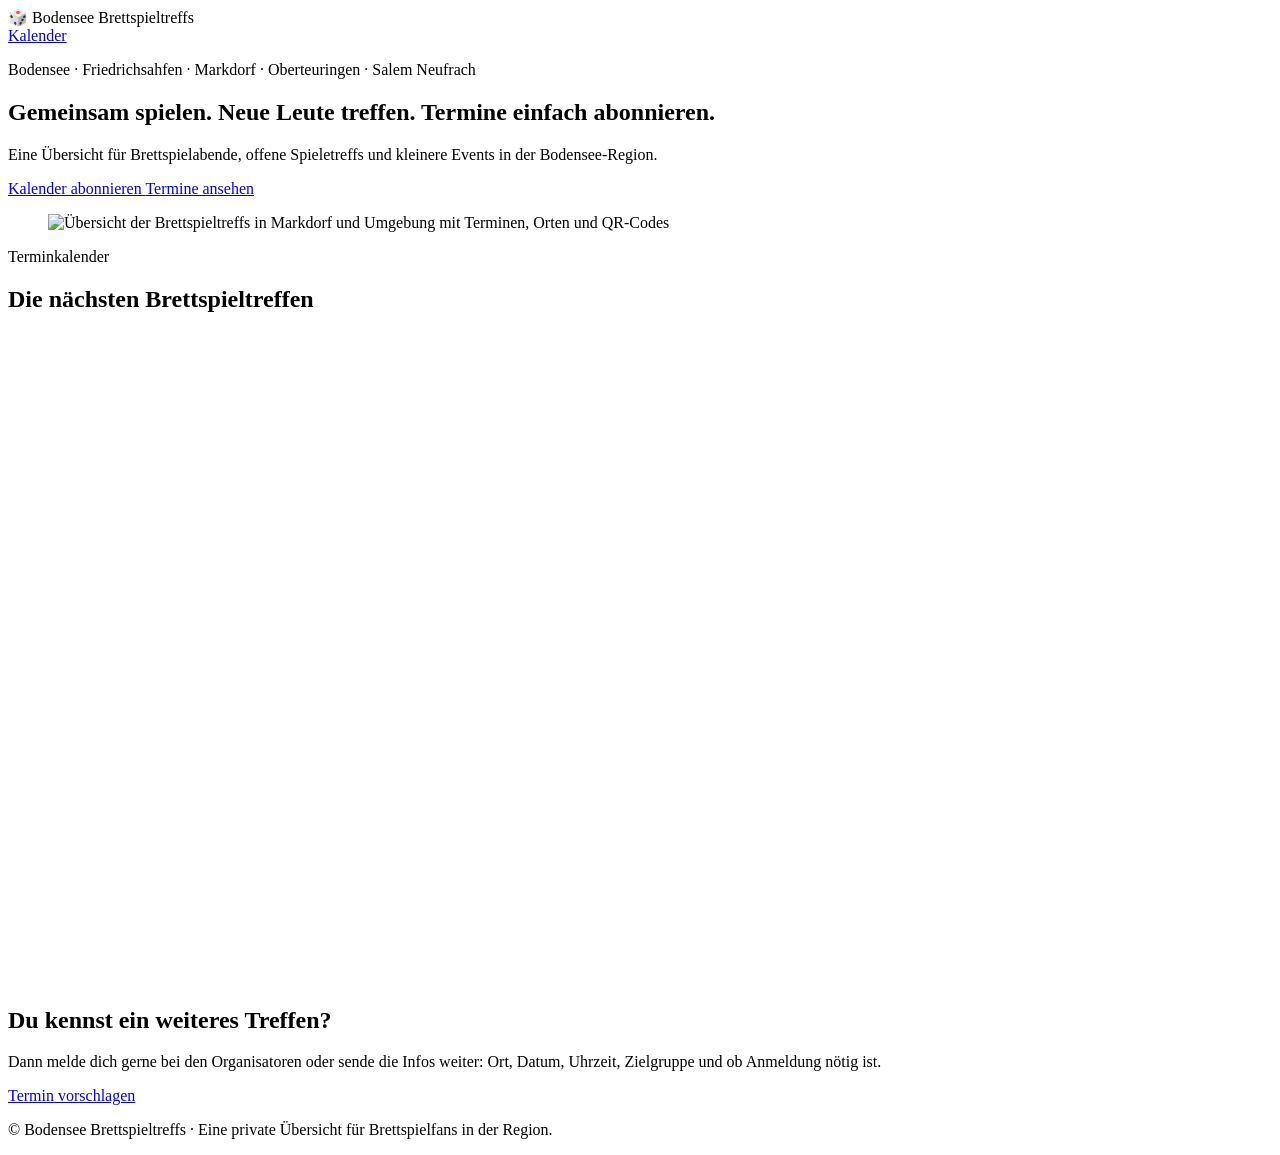
==== brettspielbodensee/index.html @ 630c39eb "Create index.html for Bodensee Brettspieltreffs Initial HTML structure for Bodensee Brettspieltreffs" ====
<!doctype html>
<html lang="de">
<head>
  <meta charset="utf-8">
  <meta name="viewport" content="width=device-width, initial-scale=1">
  <title>Bodensee Brettspieltreffs</title>
  <meta name="description" content="Brettspieltreffen rund um Salem, Überlingen, Friedrichshafen und die Bodensee-Region.">
  <link rel="preconnect" href="https://fonts.googleapis.com">
  <link rel="preconnect" href="https://fonts.gstatic.com" crossorigin>
  <link href="https://fonts.googleapis.com/css2?family=Inter:wght@400;600;700;800&display=swap" rel="stylesheet">
  <link rel="stylesheet" href="styles.css">
</head>
<body>
  <header class="hero">
    <nav class="nav">
      <div class="brand">🎲 Bodensee Brettspieltreffs</div>
      <a class="nav-link" href="#kalender">Kalender</a>
    </nav>

    <section class="hero-content">
      <p class="eyebrow">Bodensee · Friedrichsahfen · Markdorf · Oberteuringen · Salem Neufrach</p>
      <h1>Gemeinsam spielen. Neue Leute treffen. Termine einfach abonnieren.</h1>
      <p class="intro">
        Eine Übersicht für Brettspielabende, offene Spieletreffs und kleinere Events in der Bodensee-Region.
      </p>
      <div class="cta-row">
        <!-- HIER den iCal-Link aus Google Kalender einsetzen -->
        <a class="button primary" href="https://calendar.google.com/calendar/ical/d5310a1bb20c1234ce9d93782c778d01f95e8b5d42eeb6edf8a8b41006aaba01%40group.calendar.google.com/public/basic.ics" target="_blank" rel="noopener">
          Kalender abonnieren
        </a>
        <a class="button secondary" href="#kalender">Termine ansehen</a>
      </div>
    </section>
  </header>

  <main>
    <section class="poster-section" aria-label="Übersicht Brettspieltreffs">


      

      <figure class="poster-frame">
        <img
          src="assets/brettspieltreffs-markdorf-umgebung.jpg"
          alt="Übersicht der Brettspieltreffs in Markdorf und Umgebung mit Terminen, Orten und QR-Codes">
      </figure>
    </section>

    <section id="kalender" class="calendar-section">
      <div class="section-heading">
        <p class="eyebrow">Terminkalender</p>
        <h2>Die nächsten Brettspieltreffen</h2>
      </div>

      <div class="calendar-frame">
        <iframe
          src="https://calendar.google.com/calendar/embed?src=d5310a1bb20c1234ce9d93782c778d01f95e8b5d42eeb6edf8a8b41006aaba01%40group.calendar.google.com&ctz=Europe%2FBerlin"
          style="border:0"
          width="100%"
          height="650"
          frameborder="0"
          scrolling="no"
          title="Bodensee Brettspiel Treffen Kalender">
        </iframe>
      </div>

    </section>

    <section class="contact">
      <h2>Du kennst ein weiteres Treffen?</h2>
      <p>
        Dann melde dich gerne bei den Organisatoren oder sende die Infos weiter:
        Ort, Datum, Uhrzeit, Zielgruppe und ob Anmeldung nötig ist.
      </p>
      <!-- Optional: Mailadresse oder Formularlink einfügen -->
      <a class="button secondary" href="mailto:d.kaulbersch@gmail.com">Termin vorschlagen</a>
    </section>
  </main>

  <footer>
    <p>© Bodensee Brettspieltreffs · Eine private Übersicht für Brettspielfans in der Region.</p>
  </footer>
</body>
</html>
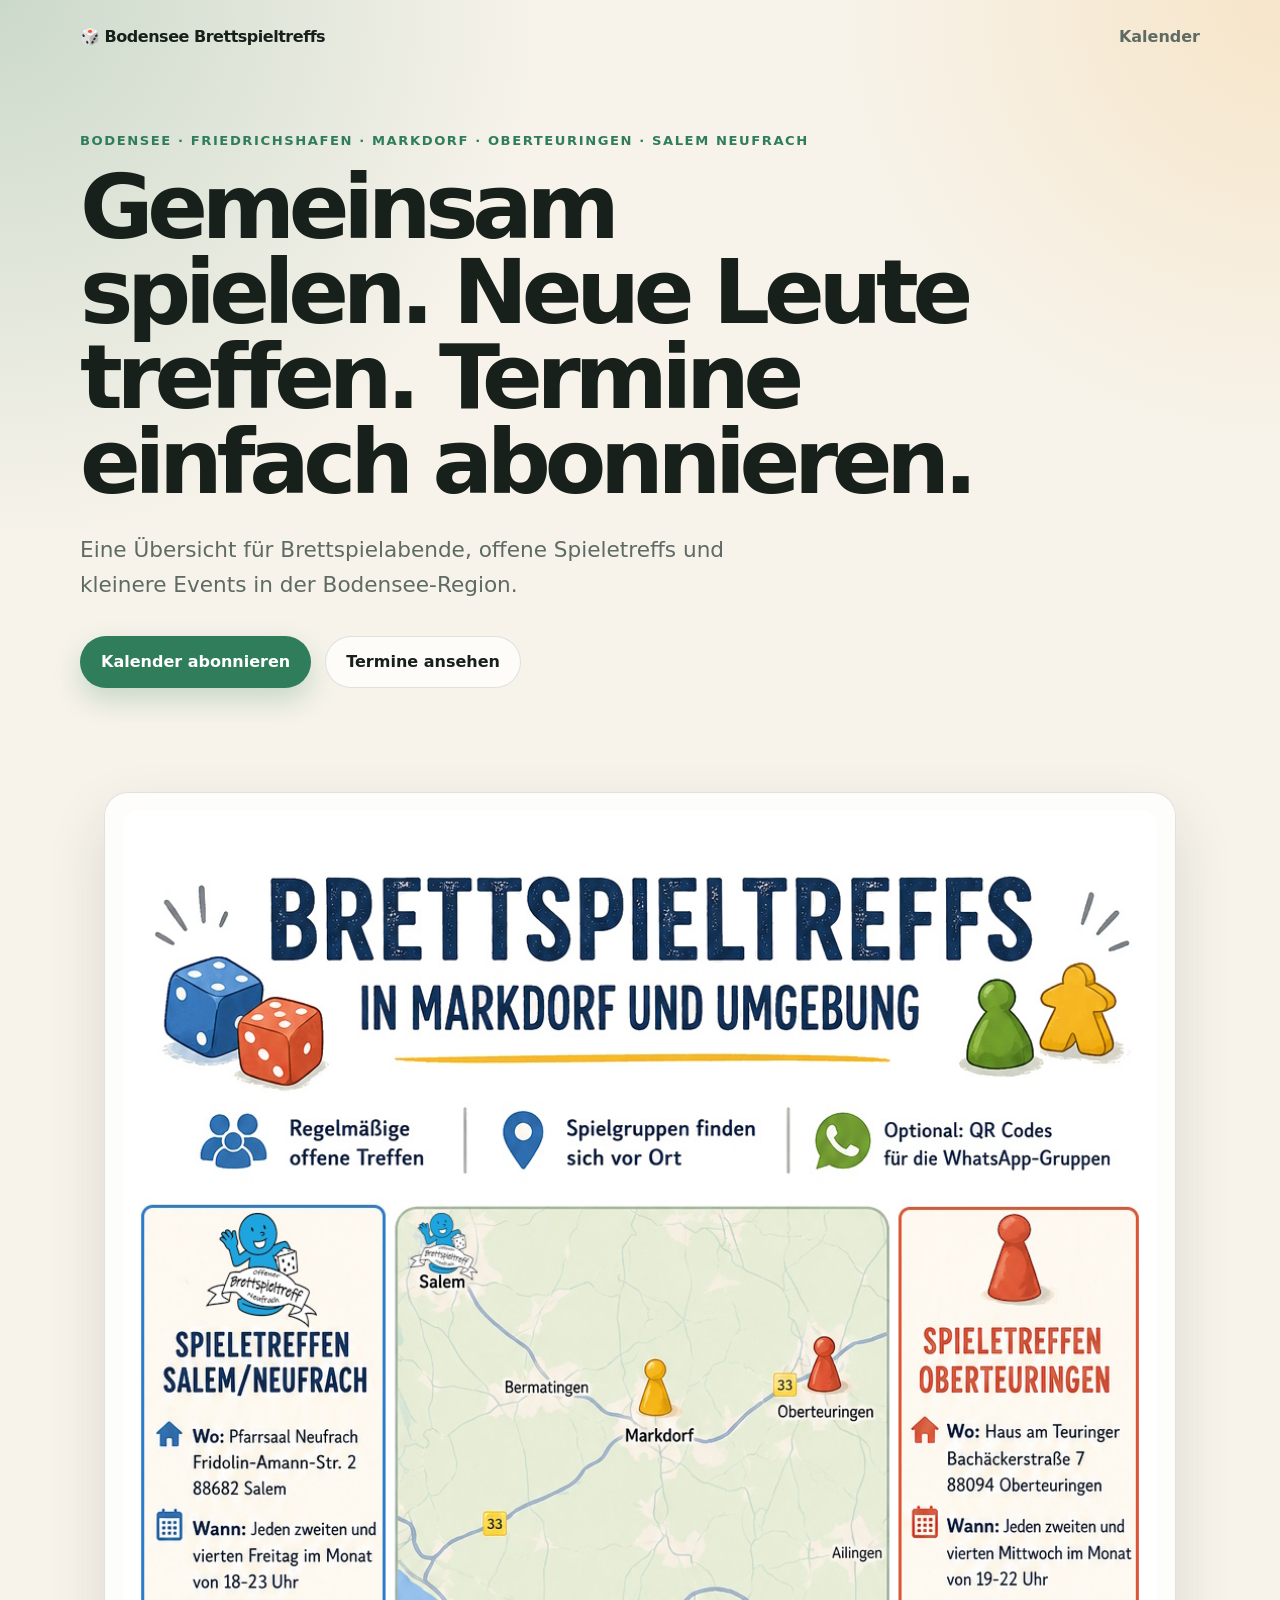
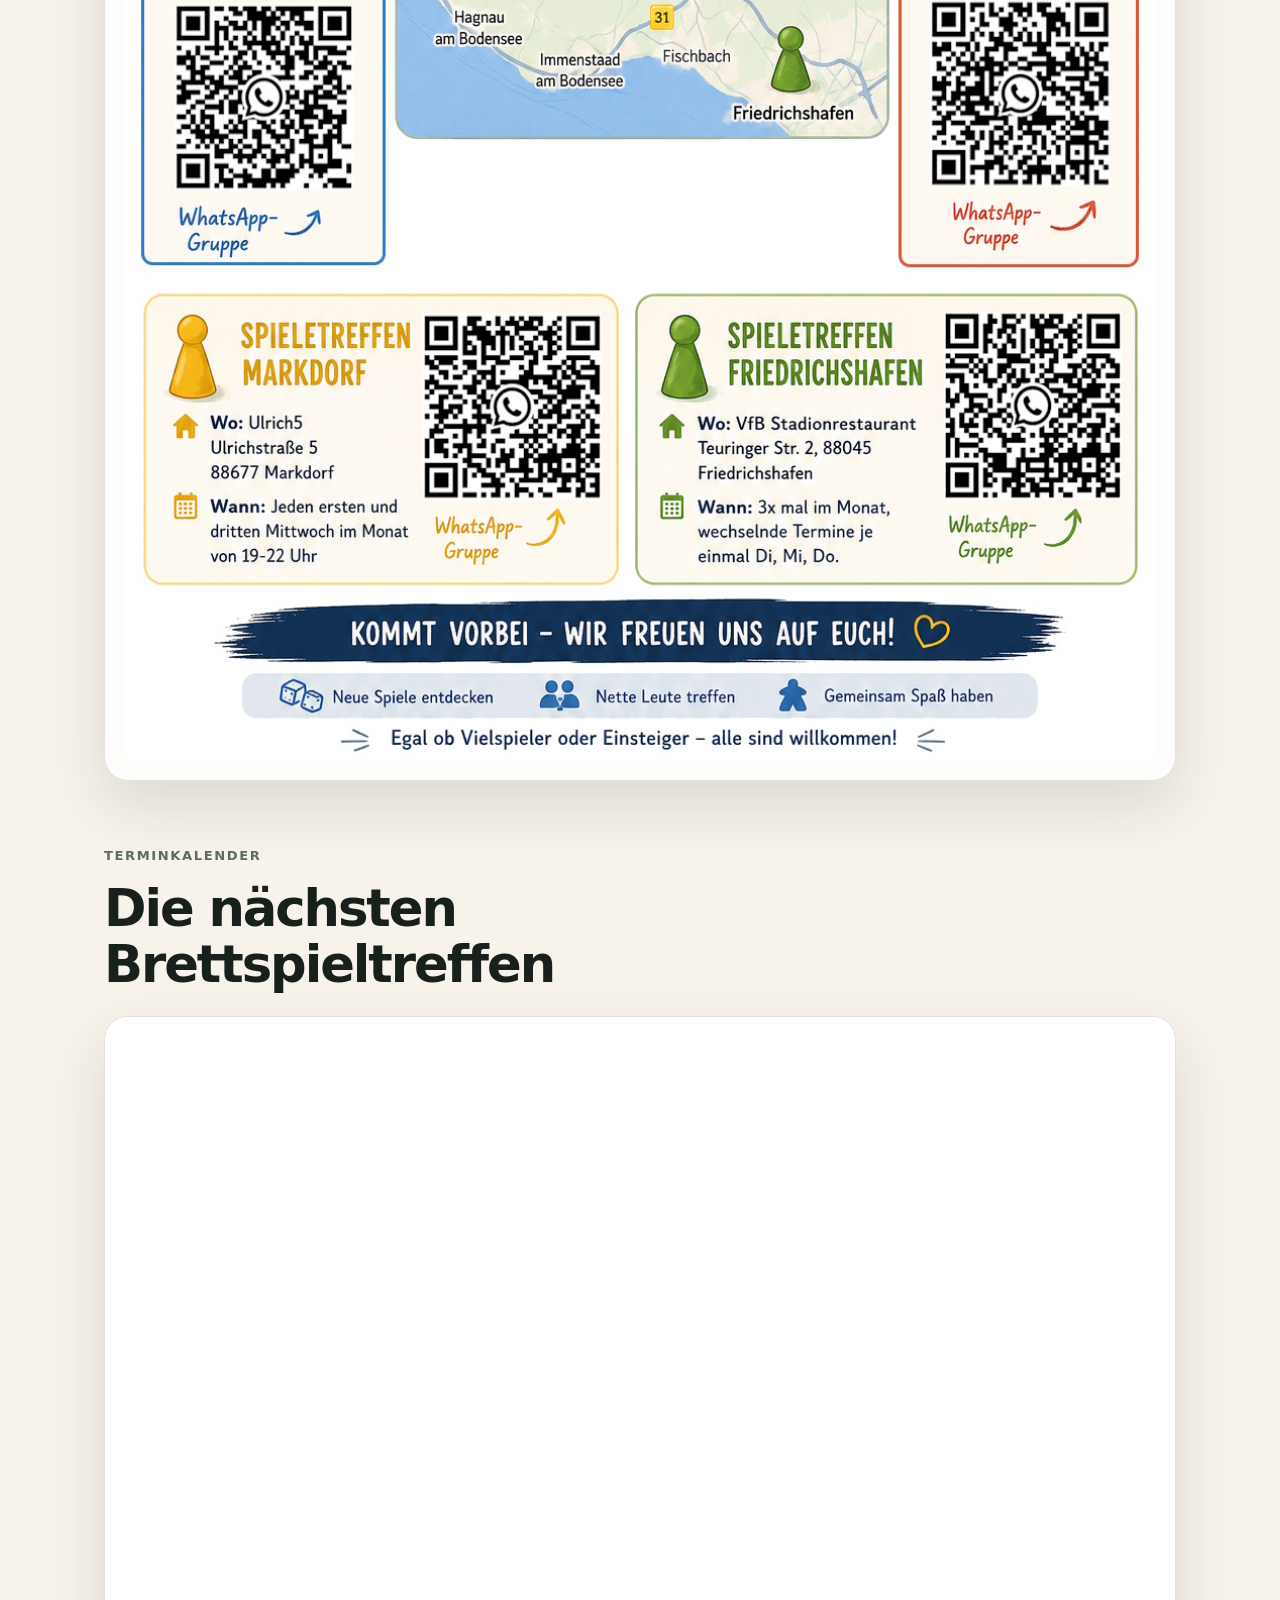
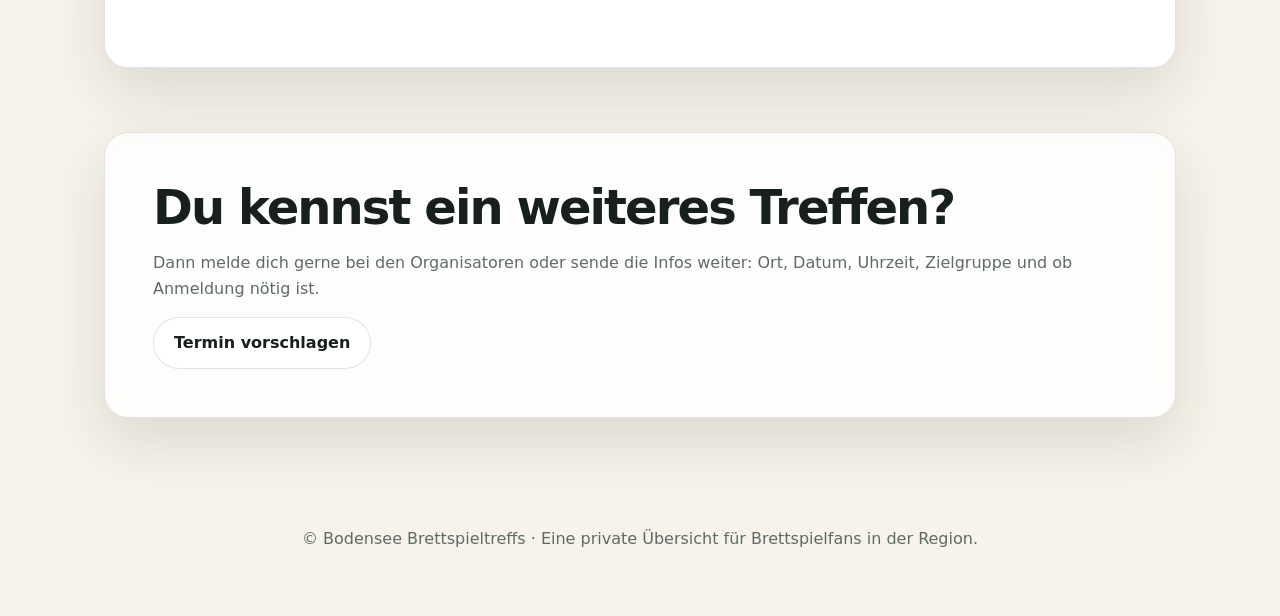
==== commit a537e332: "Fix typo in location name in index.html" ====
--- a/brettspielbodensee/index.html
+++ b/brettspielbodensee/index.html
@@ -18,7 +18,7 @@
     </nav>
 
     <section class="hero-content">
-      <p class="eyebrow">Bodensee · Friedrichsahfen · Markdorf · Oberteuringen · Salem Neufrach</p>
+      <p class="eyebrow">Bodensee · Friedrichshafen · Markdorf · Oberteuringen · Salem Neufrach</p>
       <h1>Gemeinsam spielen. Neue Leute treffen. Termine einfach abonnieren.</h1>
       <p class="intro">
         Eine Übersicht für Brettspielabende, offene Spieletreffs und kleinere Events in der Bodensee-Region.
--- a/brettspielbodensee/styles.css
+++ b/brettspielbodensee/styles.css
@@ -0,0 +1,267 @@
+* {
+  box-sizing: border-box;
+}
+
+:root {
+  --bg: #f7f3ea;
+  --text: #17201b;
+  --muted: #5e6b64;
+  --card: #ffffff;
+  --accent: #2f7d5a;
+  --accent-dark: #245f45;
+  --accent-soft: #dcefe5;
+  --line: rgba(23, 32, 27, 0.12);
+  --shadow: 0 24px 60px rgba(23, 32, 27, 0.12);
+  --radius: 24px;
+}
+
+body {
+  margin: 0;
+  font-family: Inter, system-ui, -apple-system, BlinkMacSystemFont, "Segoe UI", sans-serif;
+  background:
+    radial-gradient(circle at top left, rgba(47, 125, 90, 0.22), transparent 34rem),
+    radial-gradient(circle at top right, rgba(245, 180, 84, 0.22), transparent 28rem),
+    var(--bg);
+  color: var(--text);
+  line-height: 1.6;
+}
+
+a {
+  color: inherit;
+}
+
+.hero {
+  min-height: 72vh;
+  padding: 24px;
+  display: flex;
+  flex-direction: column;
+}
+
+.nav {
+  max-width: 1120px;
+  width: 100%;
+  margin: 0 auto;
+  display: flex;
+  justify-content: space-between;
+  align-items: center;
+  gap: 16px;
+}
+
+.brand {
+  font-weight: 800;
+  letter-spacing: -0.03em;
+}
+
+.nav-link {
+  text-decoration: none;
+  color: var(--muted);
+  font-weight: 600;
+}
+
+.hero-content {
+  max-width: 1120px;
+  width: 100%;
+  margin: auto;
+  padding: 80px 0;
+}
+
+.eyebrow {
+  color: var(--accent);
+  text-transform: uppercase;
+  letter-spacing: 0.12em;
+  font-size: 0.82rem;
+  font-weight: 800;
+  margin: 0 0 14px;
+}
+
+h1 {
+  max-width: 900px;
+  font-size: clamp(2.6rem, 7vw, 5.8rem);
+  line-height: 0.95;
+  letter-spacing: -0.07em;
+  margin: 0;
+}
+
+.intro {
+  max-width: 680px;
+  font-size: clamp(1.08rem, 2vw, 1.35rem);
+  color: var(--muted);
+  margin: 28px 0 0;
+}
+
+.cta-row {
+  display: flex;
+  flex-wrap: wrap;
+  gap: 14px;
+  margin-top: 34px;
+}
+
+.button {
+  display: inline-flex;
+  align-items: center;
+  justify-content: center;
+  min-height: 48px;
+  padding: 12px 20px;
+  border-radius: 999px;
+  text-decoration: none;
+  font-weight: 800;
+  border: 1px solid transparent;
+}
+
+.primary {
+  background: var(--accent);
+  color: white;
+  box-shadow: 0 12px 28px rgba(47, 125, 90, 0.24);
+}
+
+.primary:hover {
+  background: var(--accent-dark);
+}
+
+.secondary {
+  background: rgba(255, 255, 255, 0.72);
+  border-color: var(--line);
+}
+
+main {
+  max-width: 1120px;
+  margin: 0 auto;
+  padding: 0 24px 64px;
+}
+
+.cards {
+  display: grid;
+  grid-template-columns: repeat(3, 1fr);
+  gap: 18px;
+  margin-bottom: 80px;
+}
+
+.card,
+.calendar-frame,
+.contact,
+.hint {
+  background: rgba(255, 255, 255, 0.78);
+  border: 1px solid var(--line);
+  backdrop-filter: blur(18px);
+}
+
+.card {
+  padding: 28px;
+  border-radius: var(--radius);
+  box-shadow: var(--shadow);
+}
+
+.icon {
+  font-size: 2rem;
+}
+
+.card h2,
+.contact h2,
+.section-heading h2 {
+  letter-spacing: -0.04em;
+  line-height: 1.1;
+}
+
+.card h2 {
+  margin: 18px 0 8px;
+}
+
+.card p,
+.section-heading p,
+.contact p,
+.hint {
+  color: var(--muted);
+}
+
+
+.poster-section {
+  margin-bottom: 64px;
+}
+
+.poster-frame {
+  margin: 0;
+  padding: clamp(10px, 2vw, 18px);
+  border-radius: var(--radius);
+  background: rgba(255, 255, 255, 0.78);
+  border: 1px solid var(--line);
+  box-shadow: var(--shadow);
+  backdrop-filter: blur(18px);
+}
+
+.poster-frame img {
+  display: block;
+  width: 100%;
+  height: auto;
+  border-radius: calc(var(--radius) - 10px);
+}
+
+.calendar-section {
+  margin-bottom: 64px;
+}
+
+.section-heading {
+  max-width: 760px;
+  margin-bottom: 24px;
+}
+
+.section-heading h2 {
+  font-size: clamp(2rem, 4vw, 3.4rem);
+  margin: 0 0 12px;
+}
+
+.calendar-frame {
+  overflow: hidden;
+  border-radius: var(--radius);
+  box-shadow: var(--shadow);
+}
+
+.calendar-frame iframe {
+  display: block;
+  background: white;
+}
+
+.hint {
+  margin-top: 14px;
+  padding: 16px 18px;
+  border-radius: 18px;
+}
+
+.contact {
+  border-radius: var(--radius);
+  padding: clamp(28px, 5vw, 48px);
+  box-shadow: var(--shadow);
+}
+
+.contact h2 {
+  font-size: clamp(1.8rem, 4vw, 3rem);
+  margin: 0 0 12px;
+}
+
+footer {
+  padding: 28px 24px 48px;
+  text-align: center;
+  color: var(--muted);
+}
+
+@media (max-width: 800px) {
+  .hero {
+    min-height: auto;
+  }
+
+  .hero-content {
+    padding: 76px 0 56px;
+  }
+
+  .cards {
+    grid-template-columns: 1fr;
+    margin-bottom: 56px;
+  }
+
+  .nav {
+    align-items: flex-start;
+  }
+
+  .calendar-frame iframe {
+    height: 560px;
+  }
+}
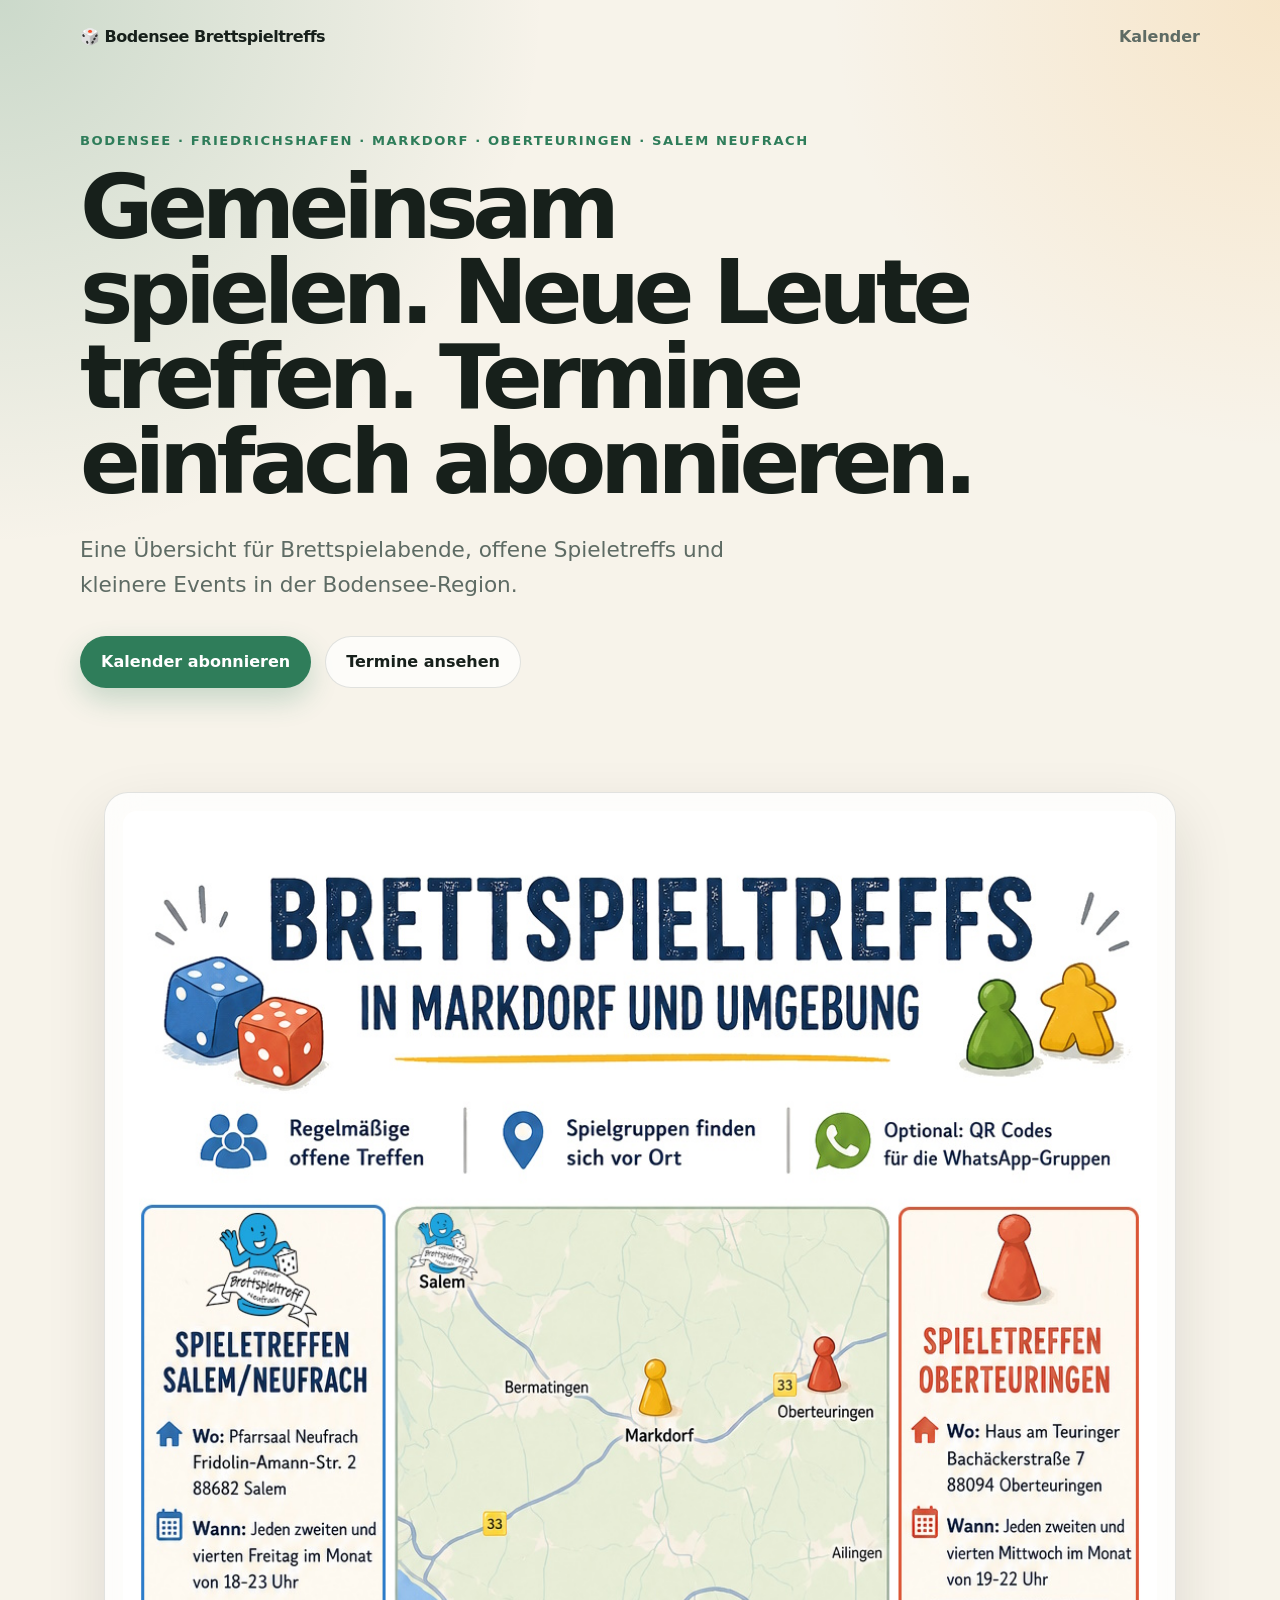
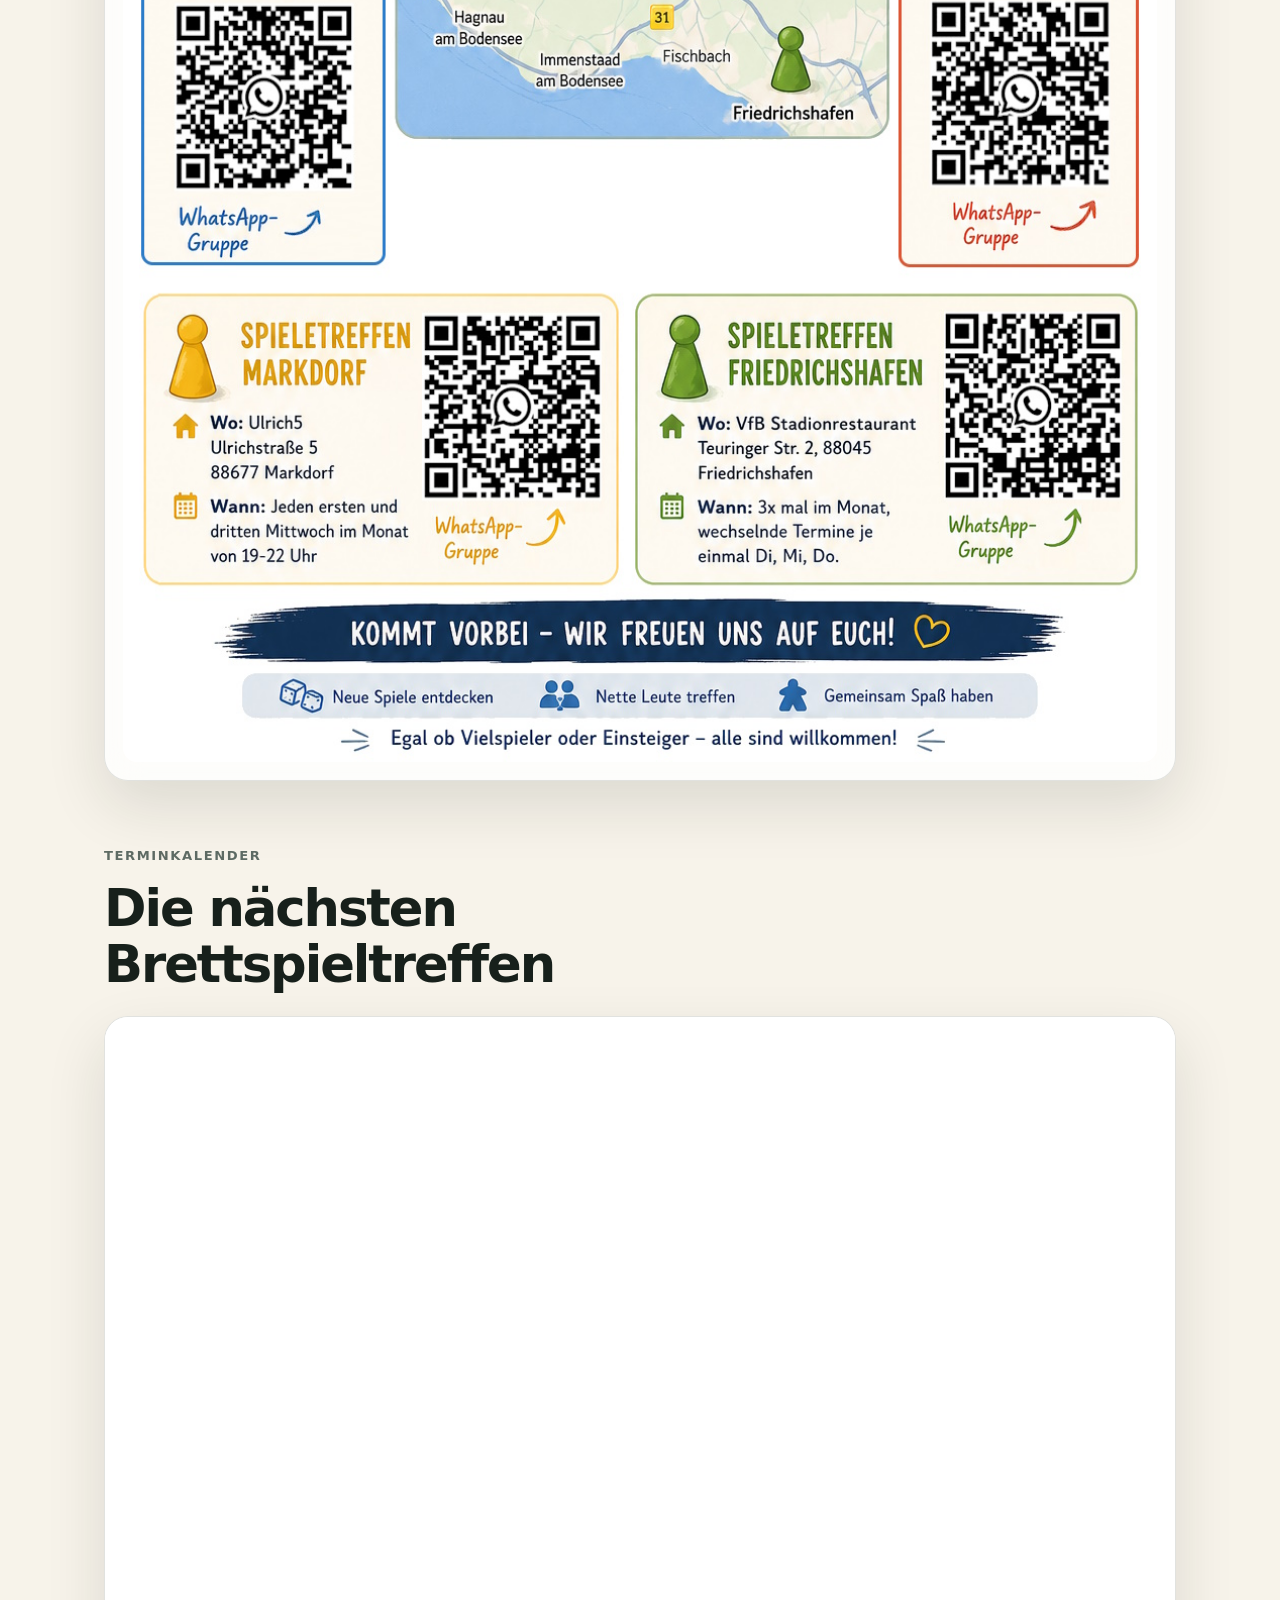
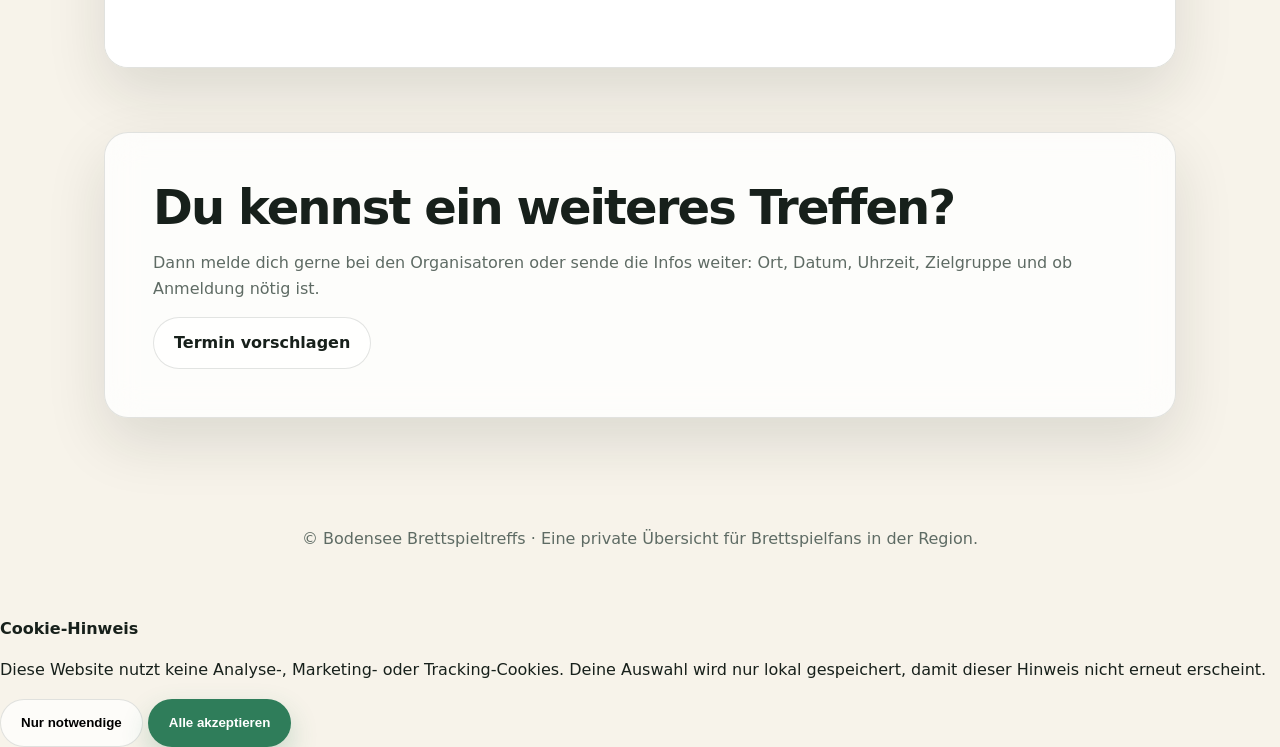
==== commit 853df3bb: "Implement cookie consent banner in index.html Added a cookie consent banner with local storage suppo" ====
--- a/brettspielbodensee/index.html
+++ b/brettspielbodensee/index.html
@@ -80,5 +80,69 @@
   <footer>
     <p>© Bodensee Brettspieltreffs · Eine private Übersicht für Brettspielfans in der Region.</p>
   </footer>
+  <div class="cookie-banner" data-cookie-banner hidden role="dialog" aria-live="polite" aria-label="Cookie-Hinweis">
+  <div class="cookie-copy">
+    <strong>Cookie-Hinweis</strong>
+    <p>
+      Diese Website nutzt keine Analyse-, Marketing- oder Tracking-Cookies. Deine Auswahl wird nur lokal gespeichert,
+      damit dieser Hinweis nicht erneut erscheint.
+    </p>
+  </div>
+
+  <div class="cookie-actions" aria-label="Cookie-Auswahl">
+    <button class="button secondary cookie-button" type="button" data-cookie-choice="necessary">
+      Nur notwendige
+    </button>
+    <button class="button primary cookie-button" type="button" data-cookie-choice="all">
+      Alle akzeptieren
+    </button>
+  </div>
+</div>
+
+<script>
+  (function () {
+    const banner = document.querySelector('[data-cookie-banner]');
+    const storageKey = 'dk-cookie-consent';
+
+    if (!banner) {
+      return;
+    }
+
+    try {
+      const existingChoice = window.localStorage.getItem(storageKey);
+      if (!existingChoice) {
+        banner.hidden = false;
+      }
+    } catch (error) {
+      banner.hidden = false;
+    }
+
+    banner.addEventListener('click', function (event) {
+      const button = event.target.closest('[data-cookie-choice]');
+
+      if (!button) {
+        return;
+      }
+
+      const choice = button.getAttribute('data-cookie-choice');
+
+      try {
+        window.localStorage.setItem(storageKey, JSON.stringify({
+          choice: choice,
+          timestamp: new Date().toISOString(),
+          version: '2026-07-07'
+        }));
+      } catch (error) {
+        // Falls localStorage blockiert ist, wird der Hinweis nur für diese Sitzung geschlossen.
+      }
+
+      banner.hidden = true;
+
+      if (choice === 'all') {
+        // Optional: Analyse-Tools oder externe Einbettungen erst hier nach Einwilligung laden.
+      }
+    });
+  }());
+</script>
 </body>
 </html>
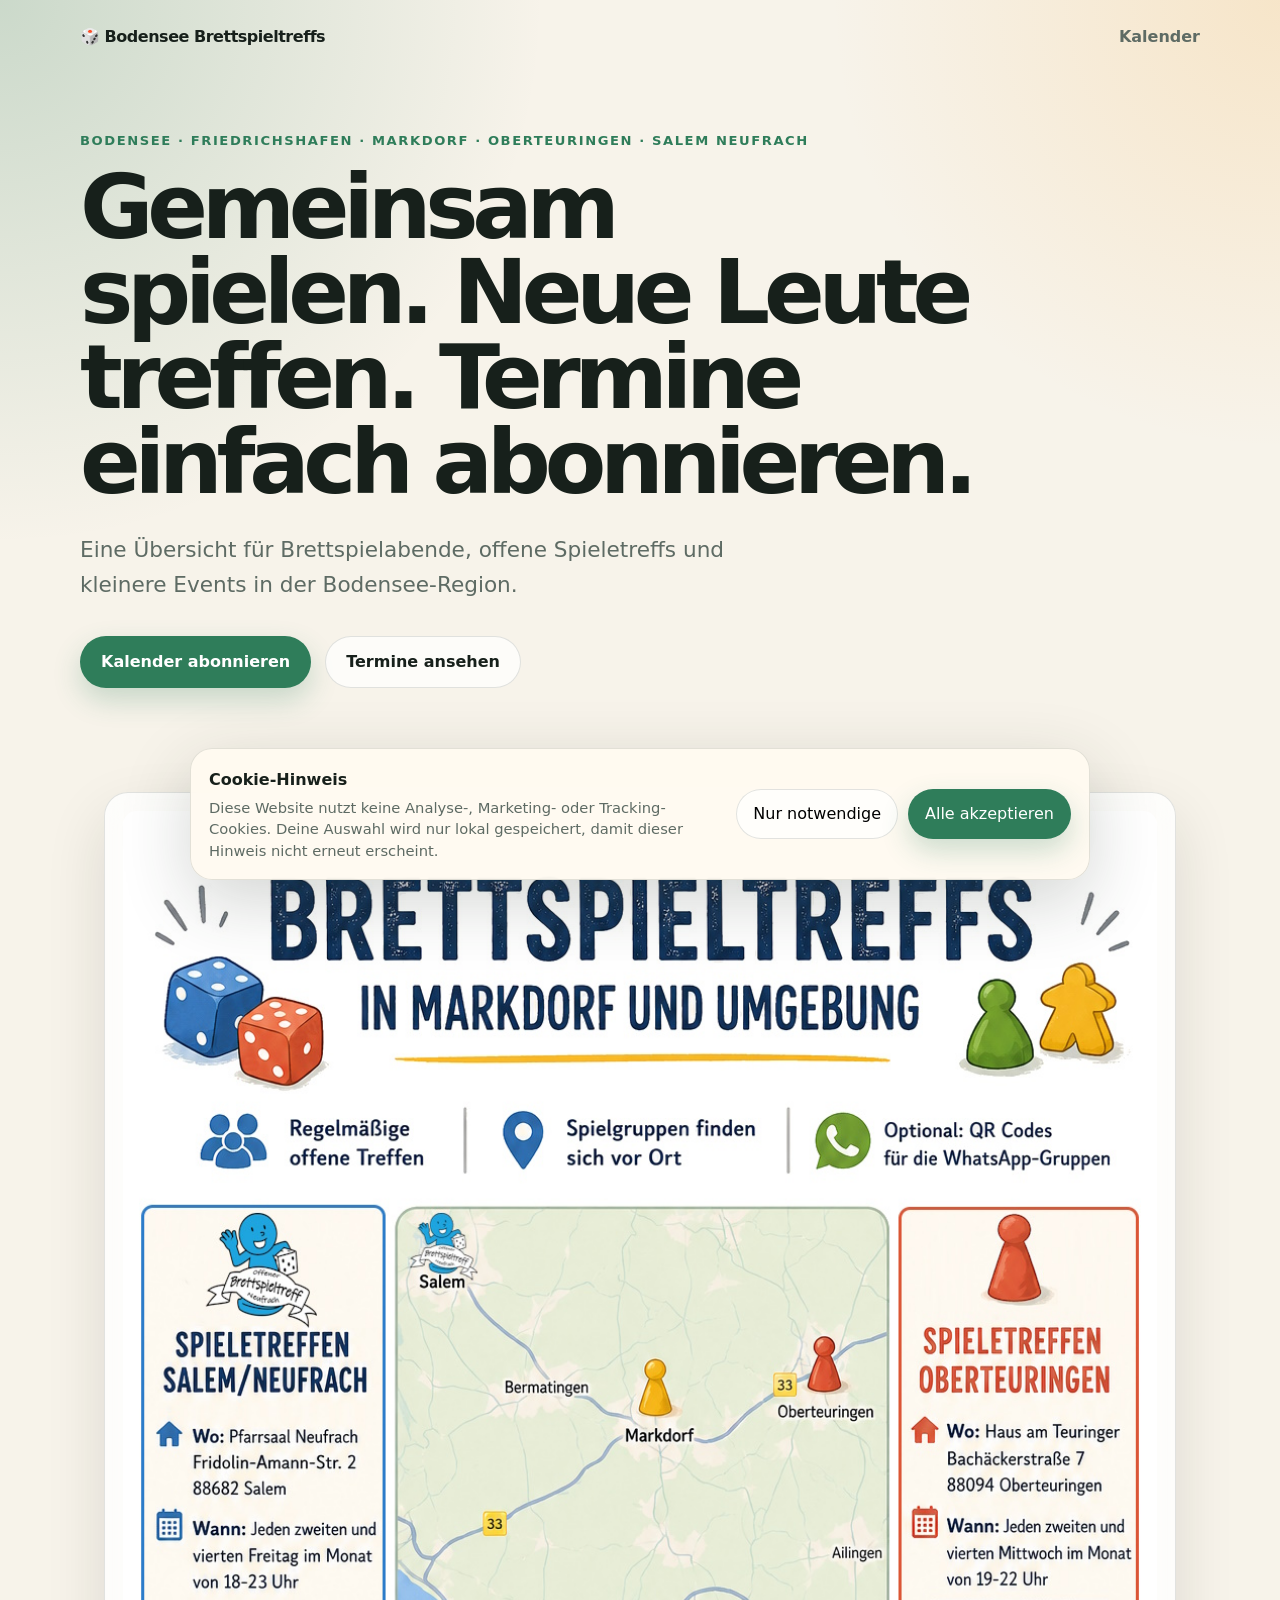
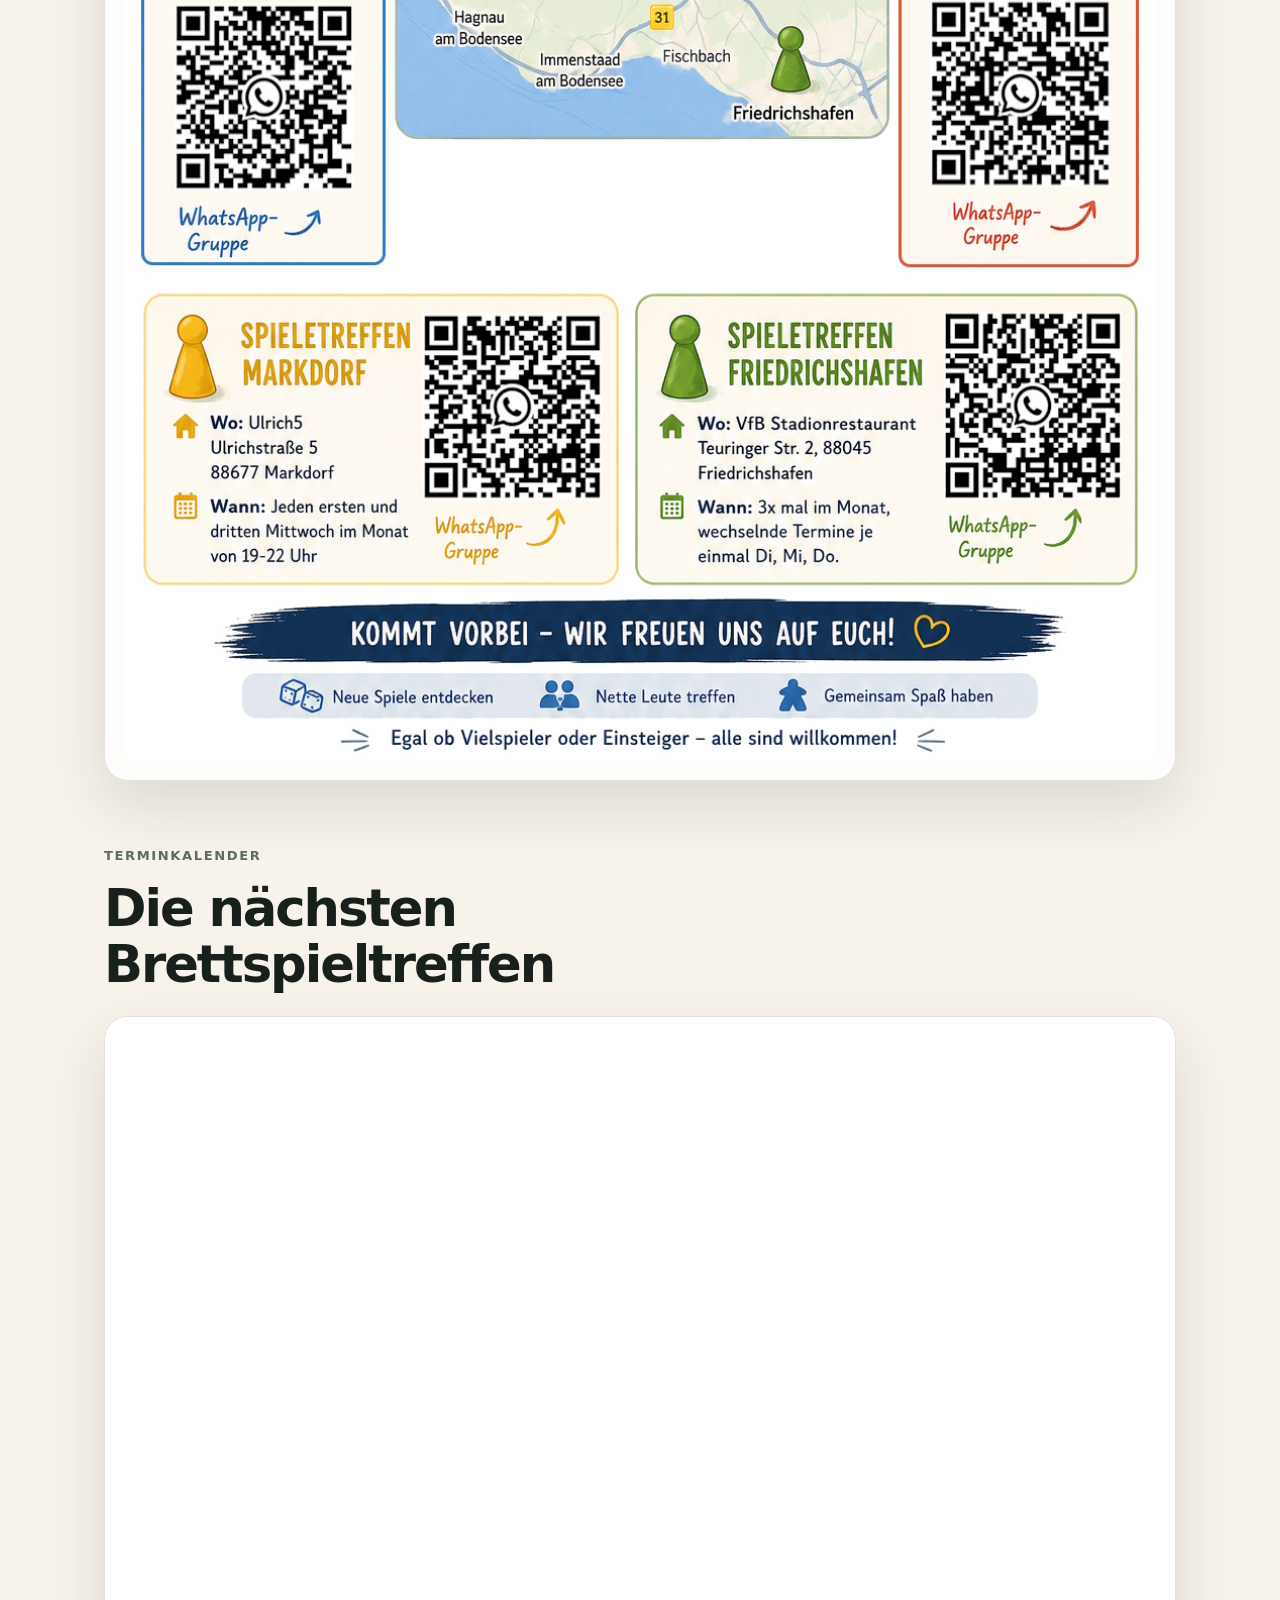
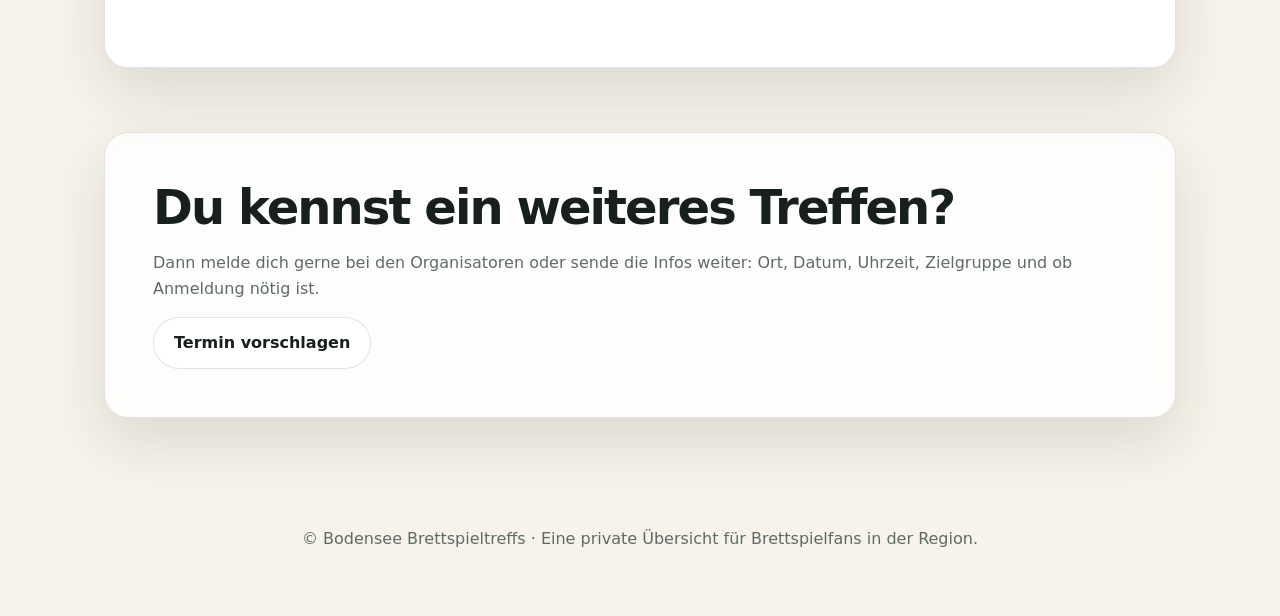
==== commit eaba2231: "Remove iCal link placeholder comment Removed comment placeholder for iCal link in HTML." ====
--- a/brettspielbodensee/index.html
+++ b/brettspielbodensee/index.html
@@ -24,7 +24,6 @@
         Eine Übersicht für Brettspielabende, offene Spieletreffs und kleinere Events in der Bodensee-Region.
       </p>
       <div class="cta-row">
-        <!-- HIER den iCal-Link aus Google Kalender einsetzen -->
         <a class="button primary" href="https://calendar.google.com/calendar/ical/d5310a1bb20c1234ce9d93782c778d01f95e8b5d42eeb6edf8a8b41006aaba01%40group.calendar.google.com/public/basic.ics" target="_blank" rel="noopener">
           Kalender abonnieren
         </a>
--- a/brettspielbodensee/styles.css
+++ b/brettspielbodensee/styles.css
@@ -243,6 +243,71 @@
   color: var(--muted);
 }
 
+.cookie-banner {
+  position: fixed;
+  left: 50%;
+  bottom: 20px;
+  z-index: 100;
+  display: grid;
+  grid-template-columns: minmax(0, 1fr) auto;
+  gap: 18px;
+  align-items: center;
+  width: min(calc(100% - 32px), 900px);
+  padding: 18px;
+  border: 1px solid var(--line);
+  border-radius: 22px;
+  background: rgba(255, 250, 241, 0.94);
+  box-shadow: 0 22px 70px rgba(38, 48, 40, 0.2);
+  backdrop-filter: blur(20px);
+  transform: translateX(-50%);
+}
+
+.cookie-banner[hidden] {
+  display: none;
+}
+
+.cookie-copy strong {
+  display: block;
+  margin-bottom: 4px;
+  font-size: 1rem;
+}
+
+.cookie-copy p {
+  margin: 0;
+  color: var(--muted);
+  font-size: 0.92rem;
+  line-height: 1.45;
+}
+
+.cookie-actions {
+  display: flex;
+  flex-wrap: wrap;
+  gap: 10px;
+  justify-content: flex-end;
+}
+
+.cookie-button {
+  min-height: 44px;
+  padding: 11px 16px;
+  cursor: pointer;
+  font: inherit;
+}
+
+@media (max-width: 760px) {
+  .cookie-banner {
+    grid-template-columns: 1fr;
+    bottom: 12px;
+  }
+
+  .cookie-actions {
+    justify-content: stretch;
+  }
+
+  .cookie-actions .button {
+    flex: 1 1 180px;
+  }
+}
+
 @media (max-width: 800px) {
   .hero {
     min-height: auto;
